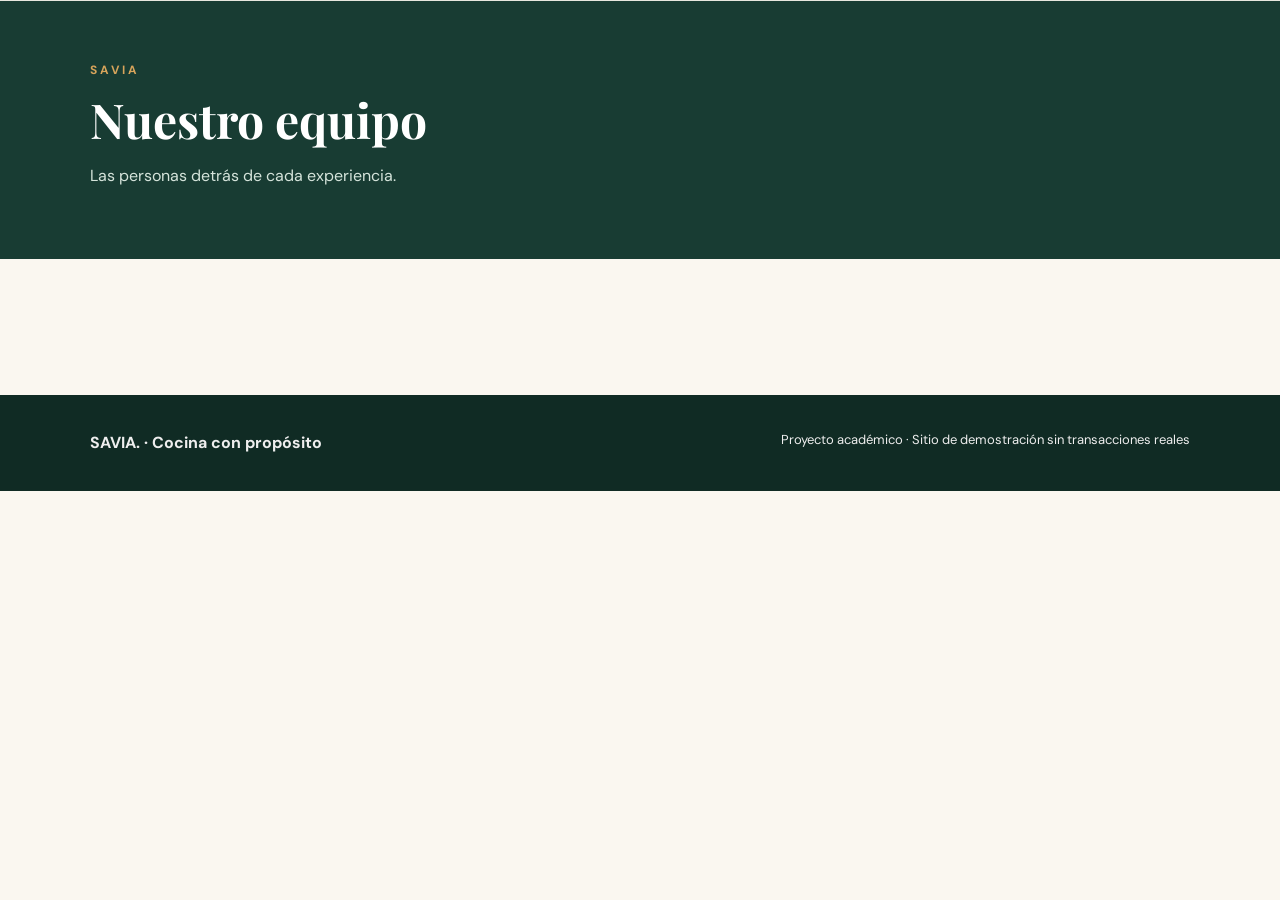
==== test/pages/equipo.html @ 848732f4 "Incializar proyecto" ====
<!doctype html>
<html lang="es">
  <head>
    <meta charset="utf-8" />
    <meta content="width=device-width, initial-scale=1.0" name="viewport" />
    <title>SAVIA | Nuestro equipo</title>
    <link href="../css/styles.css" rel="stylesheet" />
  </head>
  <body>
    <header class="site-header">
      <!-- Espacio de trabajo: está pendiente de implementación. -->
    </header>

    <section class="page-hero">
      <div class="container">
        <span class="eyebrow"> SAVIA </span>
        <h1>Nuestro equipo</h1>
        <p>Las personas detr&aacute;s de cada experiencia.</p>
      </div>
    </section>
    <main class="section container">
      <!-- Espacio de trabajo: esta página está pendiente de implementación. -->
    </main>
    <footer class="site-footer">
      <div class="container footer-inner">
        <strong> SAVIA. &middot; Cocina con prop&oacute;sito </strong>
        <p>
          Proyecto acad&eacute;mico &middot; Sitio de demostraci&oacute;n sin
          transacciones reales
        </p>
      </div>
    </footer>
  </body>
</html>
---- test/css/styles.css ----
@import url("https://fonts.googleapis.com/css2?family=DM+Sans:wght@400;500;600;700&family=Playfair+Display:wght@600;700&display=swap");
:root {
  --forest: #183c33;
  --cream: #faf7f0;
  --gold: #d7a45b;
  --ink: #27352f;
  --mute: #5f6963;
}
* {
  box-sizing: border-box;
}
body {
  margin: 0;
  background: var(--cream);
  color: var(--ink);
  font-family: "DM Sans", Arial, sans-serif;
  line-height: 1.6;
}
h1,
h2,
h3 {
  font-family: "Playfair Display", Georgia, serif;
  line-height: 1.15;
}
a {
  color: inherit;
  text-decoration: none;
}
img {
  display: block;
  max-width: 100%;
}
.container {
  width: min(1100px, calc(100% - 40px));
  margin-inline: auto;
}
.site-header {
  background: #fff;
  border-bottom: 1px solid #e8e7df;
}
.nav-inner {
  display: flex;
  align-items: center;
  justify-content: space-between;
  gap: 24px;
  min-height: 78px;
}
.logo {
  font-family: Georgia, serif;
  font-size: 29px;
  font-weight: bold;
  letter-spacing: 3px;
  color: var(--forest);
}
.nav-links {
  display: flex;
  align-items: center;
  gap: 23px;
  flex-wrap: wrap;
}
.nav-links a {
  font-size: 14px;
  font-weight: 700;
}
.nav-links a:hover,
.nav-links a[aria-current="page"] {
  color: #a17034;
}
.hero {
  background: var(--forest);
  color: white;
}
.hero-grid {
  display: grid;
  grid-template-columns: 1.1fr 0.9fr;
  gap: 40px;
  align-items: center;
  min-height: 440px;
  padding-block: 55px;
}
.hero h1 {
  font-size: clamp(36px, 5vw, 65px);
  margin: 10px 0 20px;
}
.hero p {
  max-width: 540px;
  color: #dce6df;
}
.hero img {
  width: 100%;
  border-radius: 18px;
  box-shadow: 0 18px 45px #071f183d;
}
.eyebrow {
  text-transform: uppercase;
  letter-spacing: 3px;
  font-size: 12px;
  font-weight: 700;
  color: var(--gold);
}
.btn {
  display: inline-block;
  background: var(--gold);
  color: #21372d;
  padding: 12px 25px;
  border-radius: 4px;
  font-weight: 700;
  margin-top: 10px;
}
.btn:hover {
  filter: brightness(0.93);
}
.section {
  padding-block: 68px;
}
.section h2 {
  font-size: 36px;
  margin: 0 0 15px;
}
.muted {
  color: var(--mute);
}
.feature-layout {
  display: flex;
  flex-direction: column;
  gap: 24px;
  margin-top: 30px;
}
.tile {
  background: white;
  border-radius: 14px;
  overflow: hidden;
  box-shadow: 0 5px 25px #173b2d13;
  flex: 1;
}
.tile img {
  height: 190px;
  width: 100%;
  object-fit: cover;
}
.tile-copy {
  padding: 23px;
}
.tile h3 {
  font-size: 24px;
  margin: 0 0 10px;
}
.tile p {
  margin: 0;
}
.statement {
  background: #ecf1e9;
  padding: 26px;
  border-left: 5px solid var(--gold);
  border-radius: 5px;
  margin-top: 38px;
}
.statement p {
  margin: 0;
}
.statement-title {
  font-size: 19px;
  font-weight: 700;
  color: var(--forest);
}
.section-heading {
  max-width: 690px;
}
.site-footer {
  background: #102b24;
  color: #eee;
  padding: 35px 0;
}
.footer-inner {
  display: flex;
  justify-content: space-between;
  gap: 20px;
  flex-wrap: wrap;
}
.footer-inner p {
  margin: 0;
  font-size: 13px;
}
.page-hero {
  background: var(--forest);
  color: white;
  padding: 55px 0;
}
.page-hero h1 {
  font-size: 48px;
  margin: 10px 0;
}
.page-hero p {
  max-width: 650px;
  color: #d5e4db;
}
.page-grid {
  display: grid;
  grid-template-columns: repeat(3, minmax(0, 1fr));
  gap: 24px;
  margin-top: 28px;
}
.page-grid .tile img {
  height: 185px;
}
.cta {
  padding: 22px;
  margin-top: 30px;
  background: #edf1ea;
  border-radius: 10px;
  font-weight: 600;
}
@media (max-width: 760px) {
  .nav-inner {
    align-items: flex-start;
    flex-direction: column;
    padding-block: 18px;
  }
  .nav-links {
    gap: 12px;
  }
  .hero-grid {
    grid-template-columns: 1fr;
  }
  .feature-layout {
    display: flex;
    flex-direction: column;
  }
  .page-grid {
    display: grid;
    grid-template-columns: 1fr;
  }
  .hero h1 {
    font-size: 39px;
  }
  .page-hero h1 {
    font-size: 37px;
  }
}
.card-highlight {
  border: 2px solid #d7a45b;
}

#hero-action {
  background: #bd4d58;
}
@media (max-width: 760px) {
  .nav-inner {
    flex-direction: row;
  }
  .nav-links {
    flex-wrap: nowrap;
  }
}
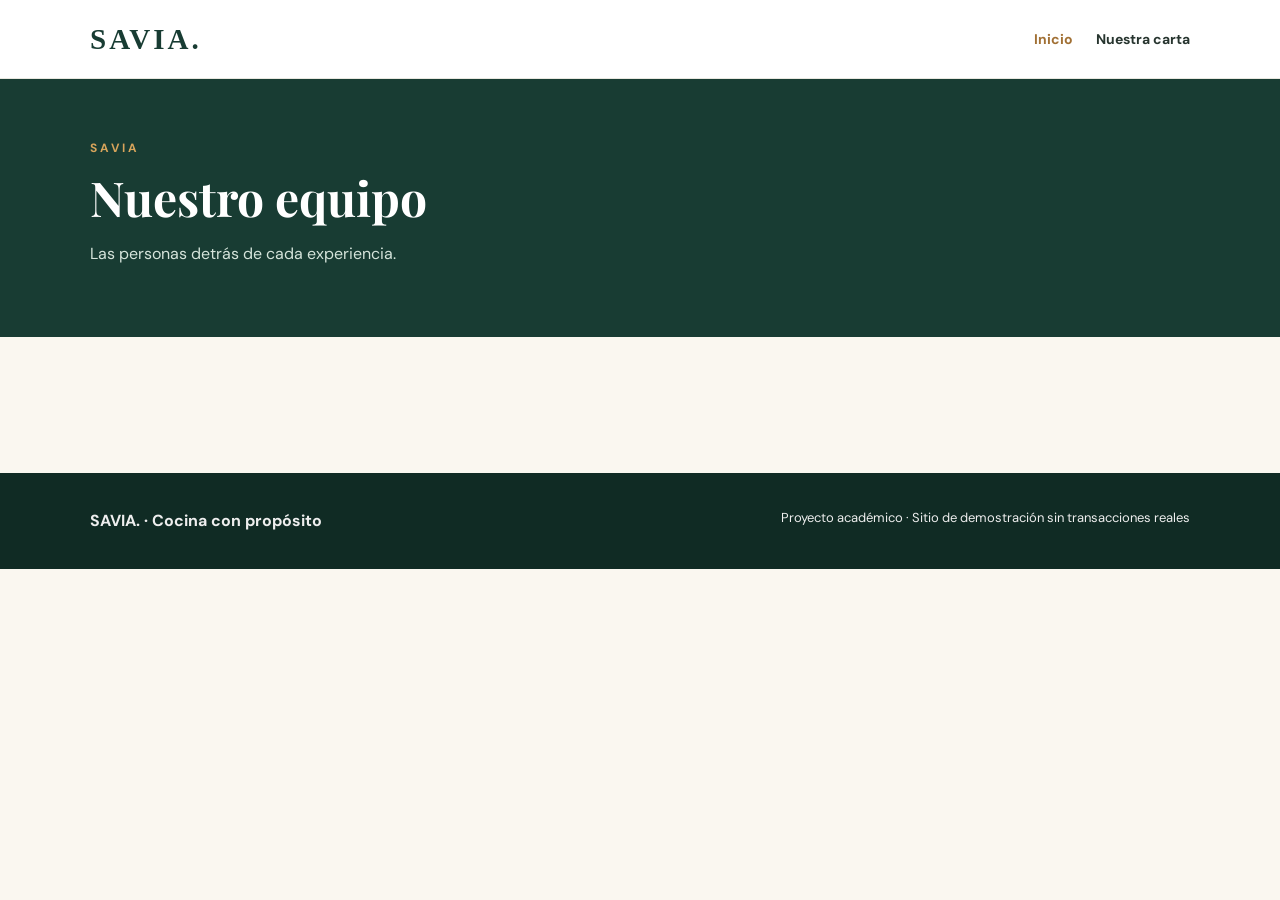
==== commit c3e42fb8: "finalizacion de primera parte" ====
--- a/test/pages/equipo.html
+++ b/test/pages/equipo.html
@@ -8,7 +8,13 @@
   </head>
   <body>
     <header class="site-header">
-      <!-- Espacio de trabajo: está pendiente de implementación. -->
+      <div class="container nav-inner">
+        <a class="logo" href="/index.html"> SAVIA. </a>
+        <nav aria-label="Navegaci&oacute;n principal" class="nav-links">
+          <a aria-current="page" href="/index.html"> Inicio </a>
+          <a class="nav-contact" href="../pages/menu.html"> Nuestra carta </a>
+        </nav>
+      </div>
     </header>
 
     <section class="page-hero">
--- a/test/css/styles.css
+++ b/test/css/styles.css
@@ -121,8 +121,8 @@
   color: var(--mute);
 }
 .feature-layout {
-  display: flex;
-  flex-direction: column;
+  display: grid;
+  grid-template-columns: repeat(3, 1fr);
   gap: 24px;
   margin-top: 30px;
 }
@@ -242,9 +242,9 @@
 }
 
 #hero-action {
-  background: #bd4d58;
-}
-@media (max-width: 760px) {
+  background: var(--gold);
+}
+@media (max-width: 375px) {
   .nav-inner {
     flex-direction: row;
   }
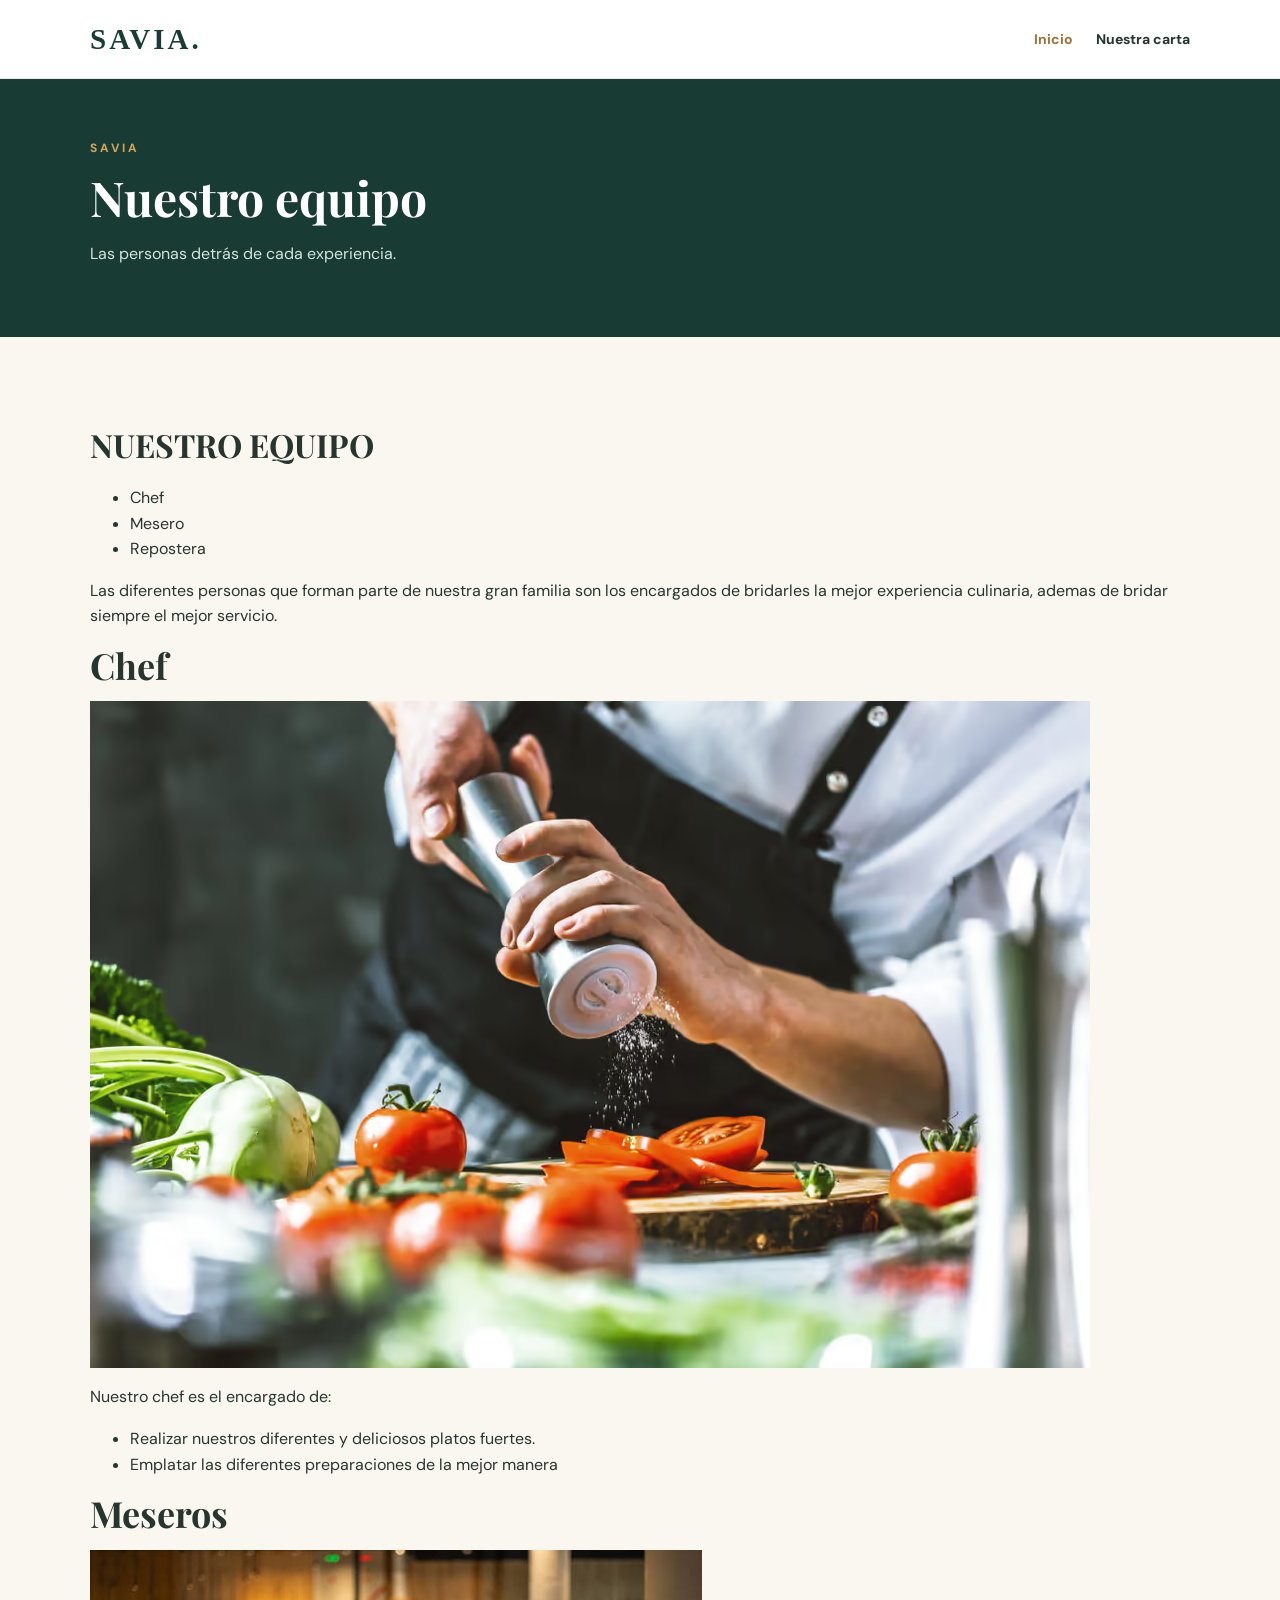
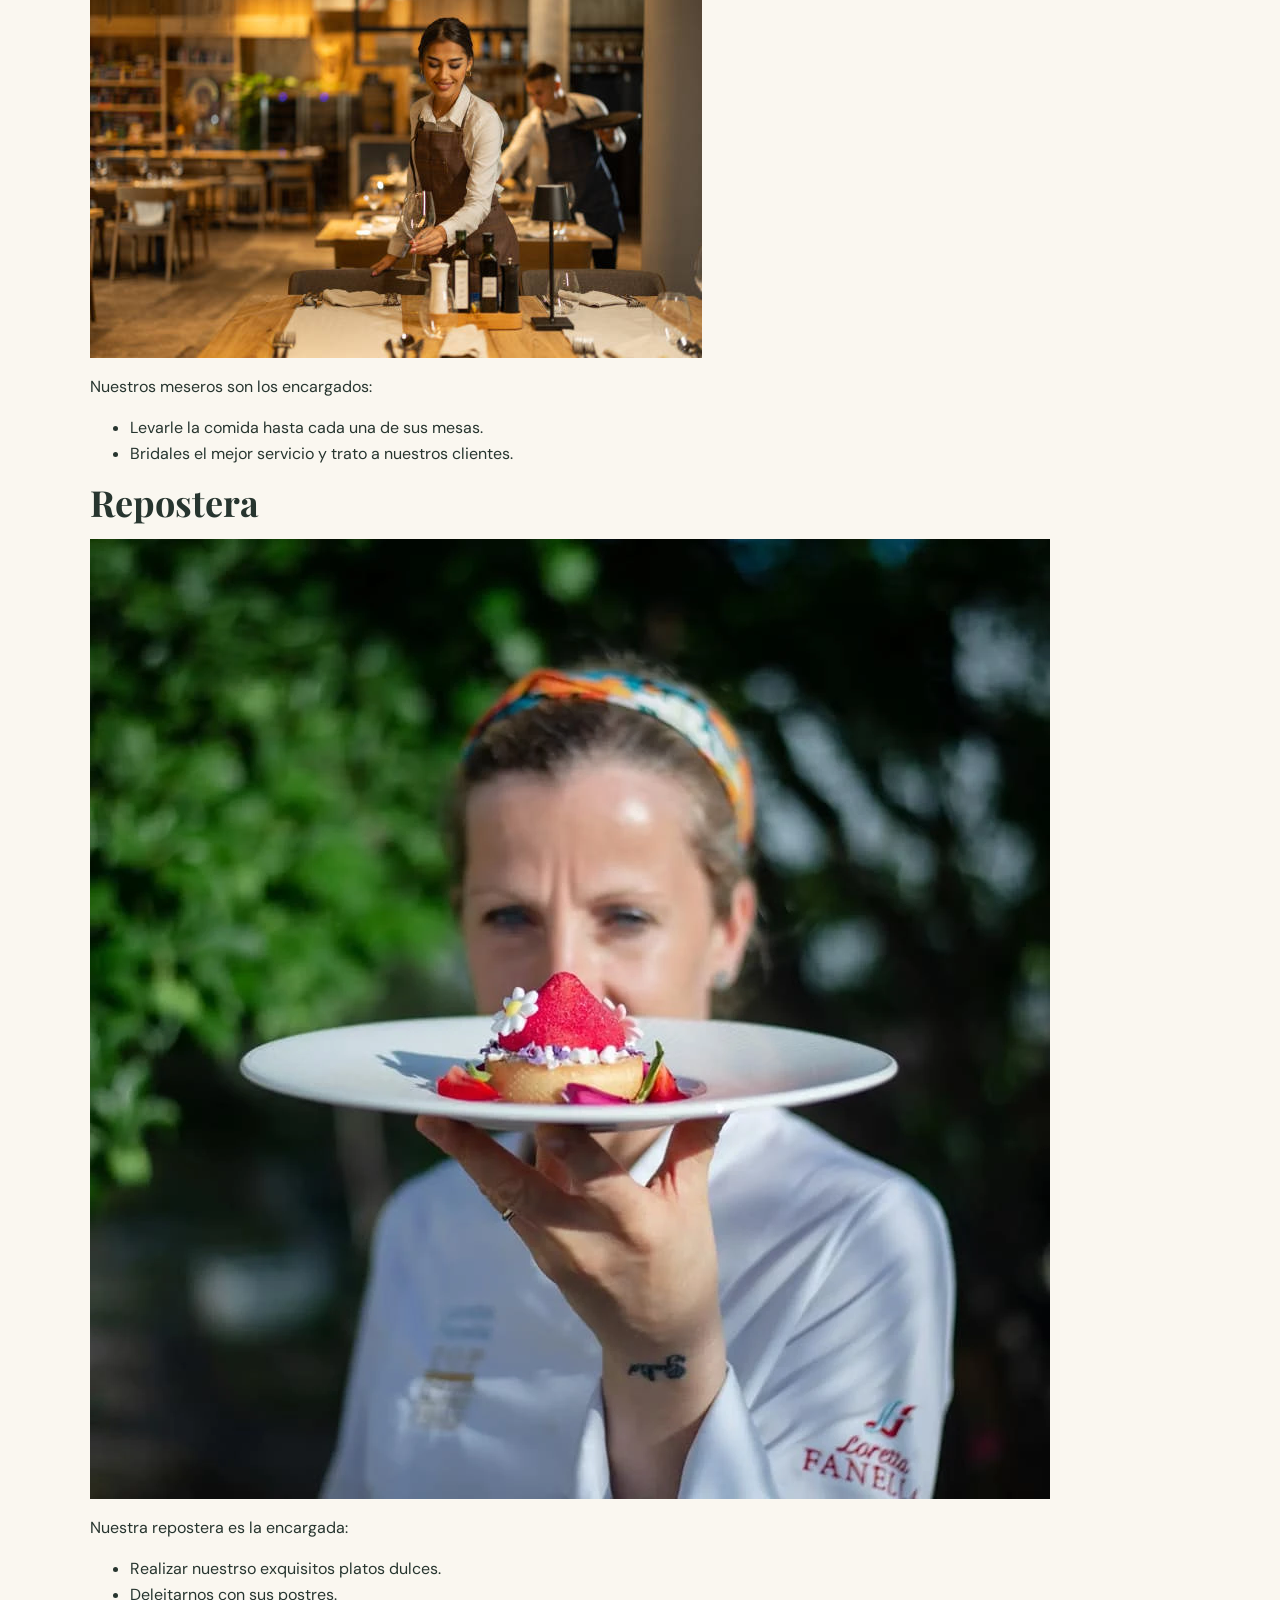
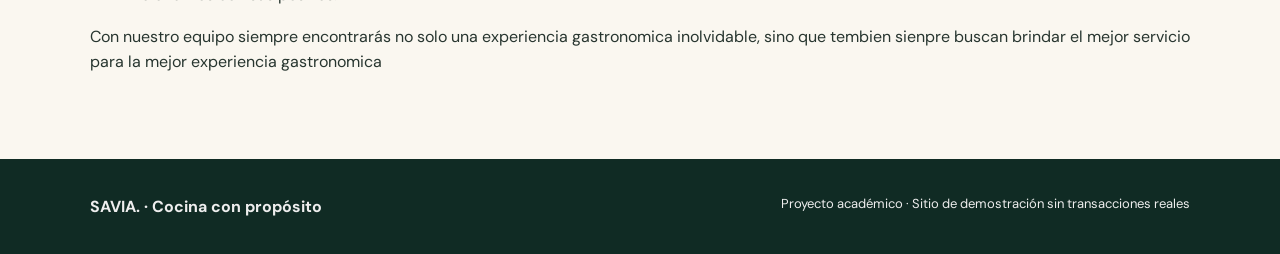
==== commit 40a231e5: "ready html, falta terminar css" ====
--- a/test/pages/equipo.html
+++ b/test/pages/equipo.html
@@ -9,9 +9,9 @@
   <body>
     <header class="site-header">
       <div class="container nav-inner">
-        <a class="logo" href="/index.html"> SAVIA. </a>
+        <a class="logo" href="../index.html"> SAVIA. </a>
         <nav aria-label="Navegaci&oacute;n principal" class="nav-links">
-          <a aria-current="page" href="/index.html"> Inicio </a>
+          <a aria-current="page" href="../index.html"> Inicio </a>
           <a class="nav-contact" href="../pages/menu.html"> Nuestra carta </a>
         </nav>
       </div>
@@ -26,6 +26,64 @@
     </section>
     <main class="section container">
       <!-- Espacio de trabajo: esta página está pendiente de implementación. -->
+       <h1>NUESTRO EQUIPO</h1>
+
+       <section class="info-card">
+          <ul>
+            <li><a href="#chef">Chef</a></li>
+            <li><a href="#mesero">Mesero</a></li>
+            <li><a href="#repostera">Repostera</a></li>
+          </ul>
+       </section>
+       
+
+       <p>Las diferentes personas que forman parte de nuestra gran familia son los encargados de bridarles la mejor experiencia culinaria, ademas de bridar siempre el mejor servicio.</p>
+
+       
+      <section>
+        <div class="card-roles">
+          <h2 class="rol" id="chef">Chef</h2>
+          <img src="../images/chef.png" alt="chef">
+          <p>
+            Nuestro chef es el encargado de:
+            <ul>
+              <li>Realizar nuestros diferentes y deliciosos platos fuertes.</li>
+              <li>Emplatar las diferentes preparaciones de la mejor manera</li>
+            </ul>
+          </p>
+        </div>
+
+        <div class="card-roles">
+          <h2 class="rol" id="mesero">Meseros</h2>
+          <img src="../images/mesero.png" alt="mesero">
+          <p>
+            Nuestros meseros son los encargados:
+            <ul>
+              <li>Levarle la comida hasta cada una de sus mesas.</li>
+              <li>Bridales el mejor servicio y trato a nuestros clientes.</li>
+            </ul>
+          </p>
+        </div>
+
+        <div class="card-roles">
+          <h2 class="rol" id="repostera">Repostera</h2>
+          <img src="../images/repostera.png" alt="repostera">
+          <p>
+            Nuestra repostera es la encargada:
+            <ul>
+              <li>Realizar nuestrso exquisitos platos dulces.</li>
+              <li>Deleitarnos con sus postres.</li>
+            </ul>
+          </p>
+        </div>
+    </section>
+
+    <article class="experiencia">
+        <p>Con nuestro equipo siempre encontrarás no solo una experiencia gastronomica inolvidable, sino que tembien sienpre buscan brindar el mejor servicio para la mejor experiencia gastronomica</p>
+    </article>
+      
+
+
     </main>
     <footer class="site-footer">
       <div class="container footer-inner">
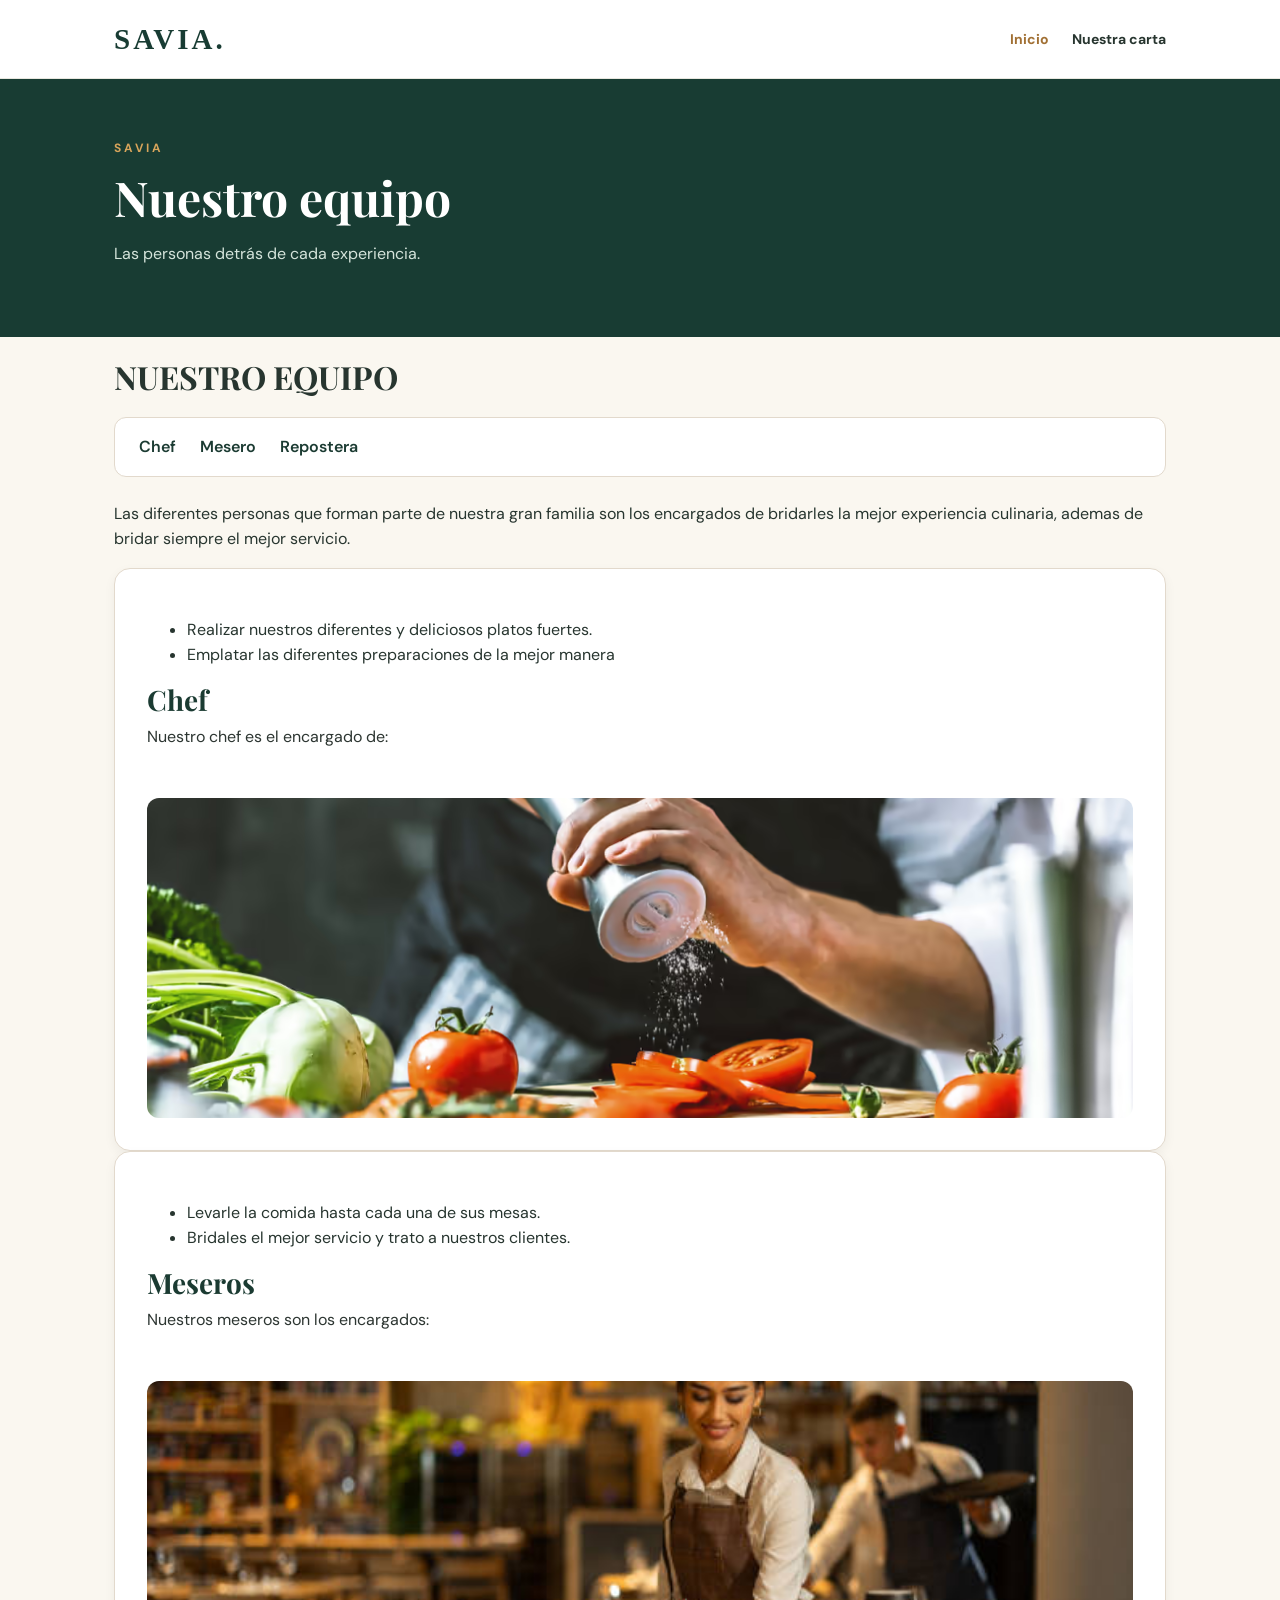
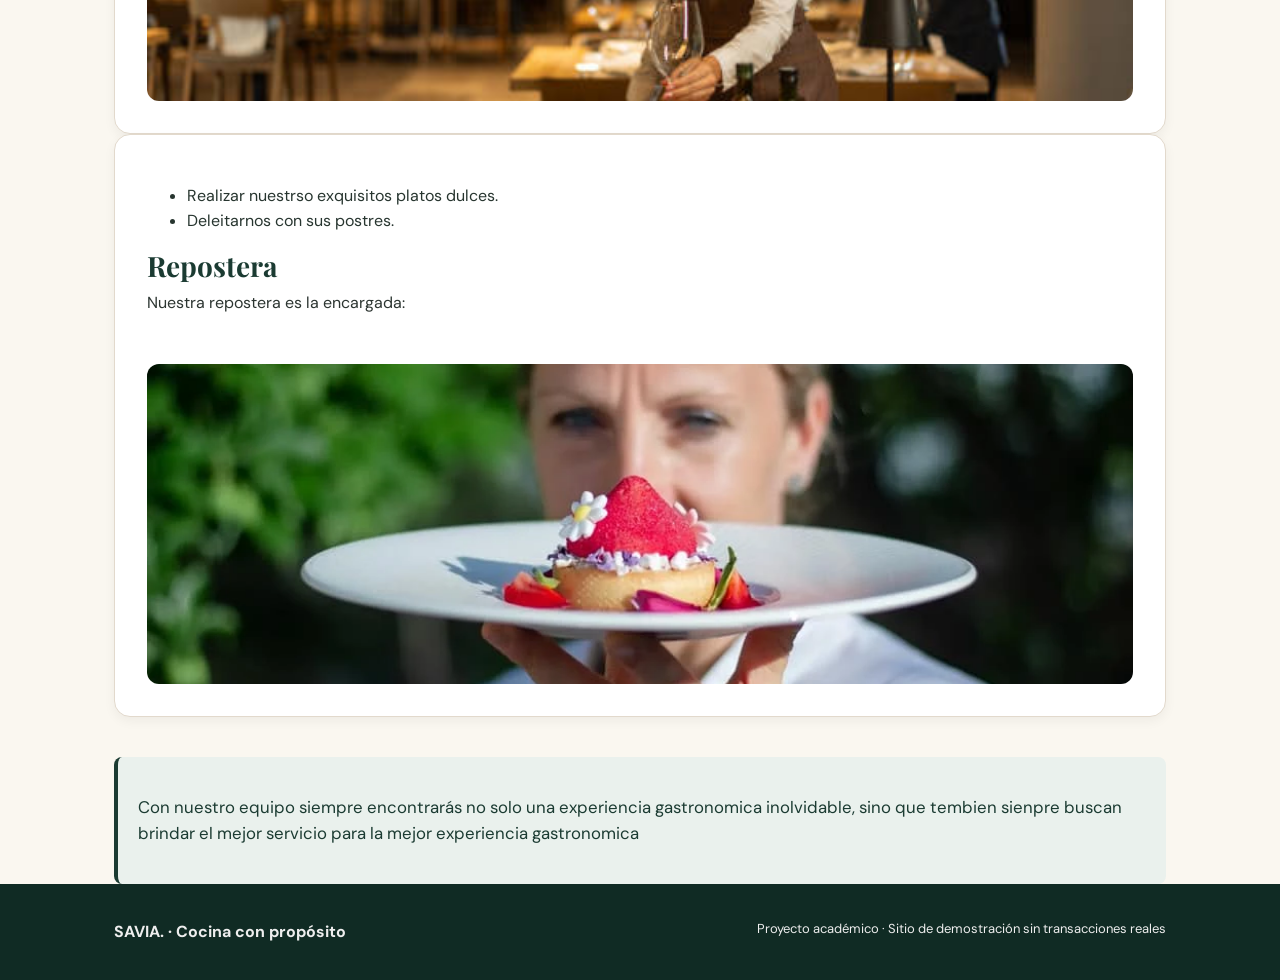
==== commit 6cd5d33d: "Finalizado el css de la parte dos" ====
--- a/test/pages/equipo.html
+++ b/test/pages/equipo.html
@@ -5,6 +5,7 @@
     <meta content="width=device-width, initial-scale=1.0" name="viewport" />
     <title>SAVIA | Nuestro equipo</title>
     <link href="../css/styles.css" rel="stylesheet" />
+    <link rel="stylesheet" href="../css/equipo.css">
   </head>
   <body>
     <header class="site-header">
@@ -82,8 +83,6 @@
         <p>Con nuestro equipo siempre encontrarás no solo una experiencia gastronomica inolvidable, sino que tembien sienpre buscan brindar el mejor servicio para la mejor experiencia gastronomica</p>
     </article>
       
-
-
     </main>
     <footer class="site-footer">
       <div class="container footer-inner">
--- a/test/css/equipo.css
+++ b/test/css/equipo.css
@@ -0,0 +1,77 @@
+.container {
+  max-width: 1100px;
+  margin: 0 auto;
+  padding: 0 1.5rem;
+}
+
+.card-roles {
+  background-color: #ffffff;
+  border: 1px solid #e2d9cc;
+  border-radius: 16px;
+  padding: 2rem;
+  box-shadow: 0 4px 12px rgba(0, 0, 0, 0.05);
+  display: flex;
+  flex-direction: column;
+}
+
+.card-roles h2.rol {
+  order: 1; 
+  font-family: 'Playfair Display', Georgia, serif;
+  color: #1b3b32;
+  margin-top: 0;
+  margin-bottom: 0.5rem;
+  font-size: 1.75rem;
+}
+
+.card-roles p {
+  order: 2; 
+  margin-top: 0;
+  margin-bottom: 1.5rem;
+  color: #2c3531;
+}
+
+.card-roles img {
+  order: 3; 
+  width: 100%;
+  max-height: 320px;
+  object-fit: cover;
+  border-radius: 12px;
+}
+
+.info-card {
+  background-color: #ffffff;
+  border: 1px solid #e2d9cc;
+  border-radius: 12px;
+  padding: 1rem 1.5rem;
+  margin-bottom: 1.5rem;
+}
+
+.info-card ul {
+  display: flex;
+  gap: 1.5rem;
+  list-style: none;
+  padding: 0;
+  margin: 0;
+}
+
+.info-card a {
+  color: #1b3b32;
+  text-decoration: none;
+  font-weight: 600;
+}
+
+.experiencia {
+  background-color: #eaf1ed;
+  border-left: 4px solid #1b3b32;
+  padding: 1.25rem;
+  border-radius: 8px;
+  margin-top: 2.5rem;
+  font-size: 1.05rem;
+  color: #1b3b32;
+}
+
+@media (max-width: 319px) {
+    main {
+        width: 95%;
+    }
+}
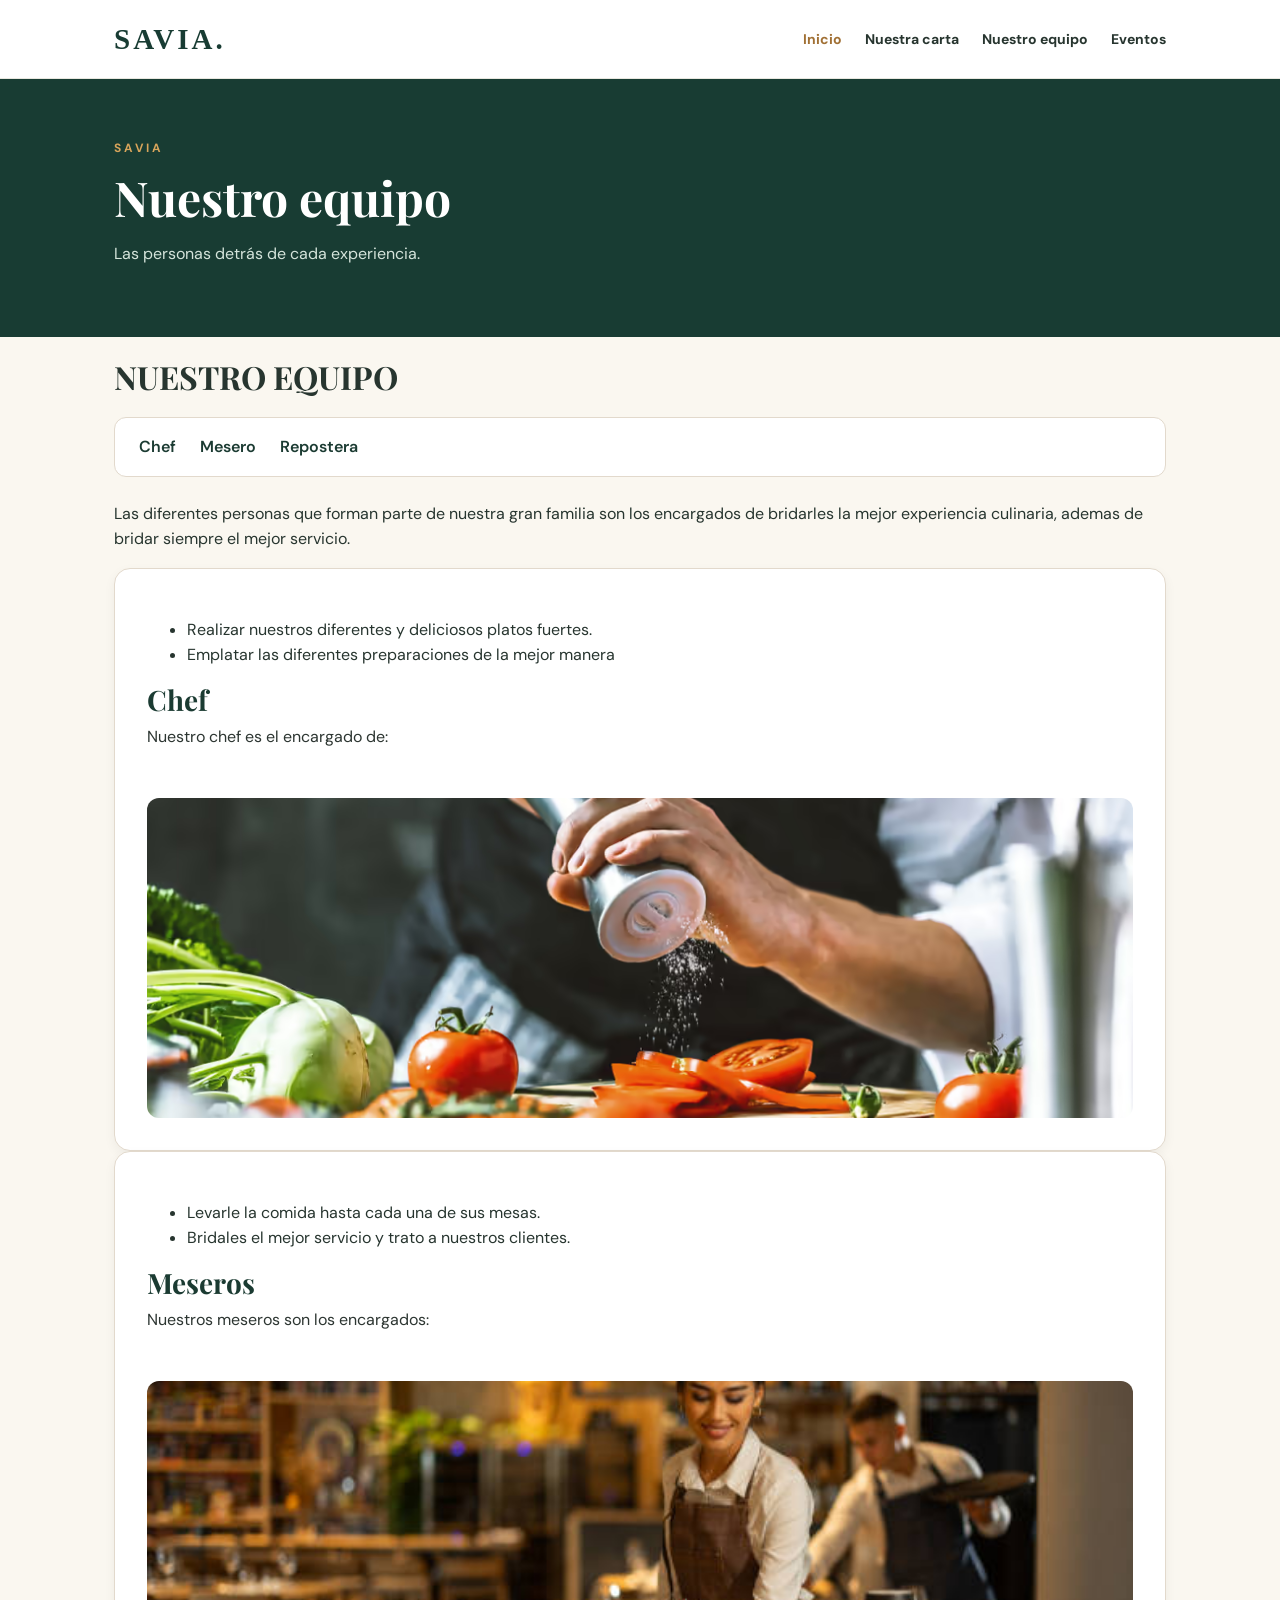
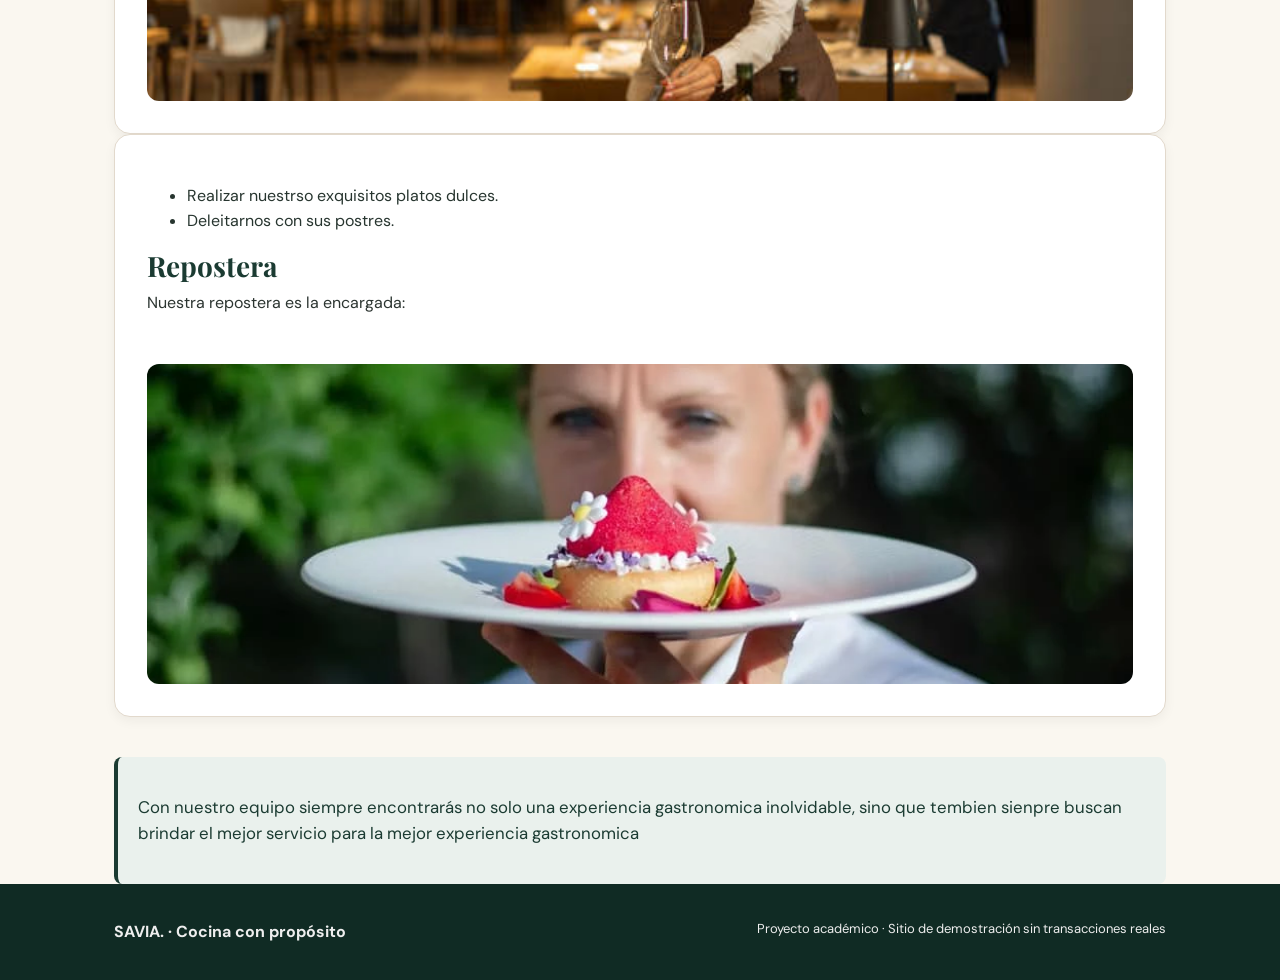
==== commit 8b90c3f4: "Agregar rutas correctas en cada archivo html" ====
--- a/test/pages/equipo.html
+++ b/test/pages/equipo.html
@@ -14,6 +14,8 @@
         <nav aria-label="Navegaci&oacute;n principal" class="nav-links">
           <a aria-current="page" href="../index.html"> Inicio </a>
           <a class="nav-contact" href="../pages/menu.html"> Nuestra carta </a>
+          <a class="nav-contact" href="./equipo.html">Nuestro equipo</a>
+          <a class="nav-contact" href="./eventos.html">Eventos</a>
         </nav>
       </div>
     </header>
